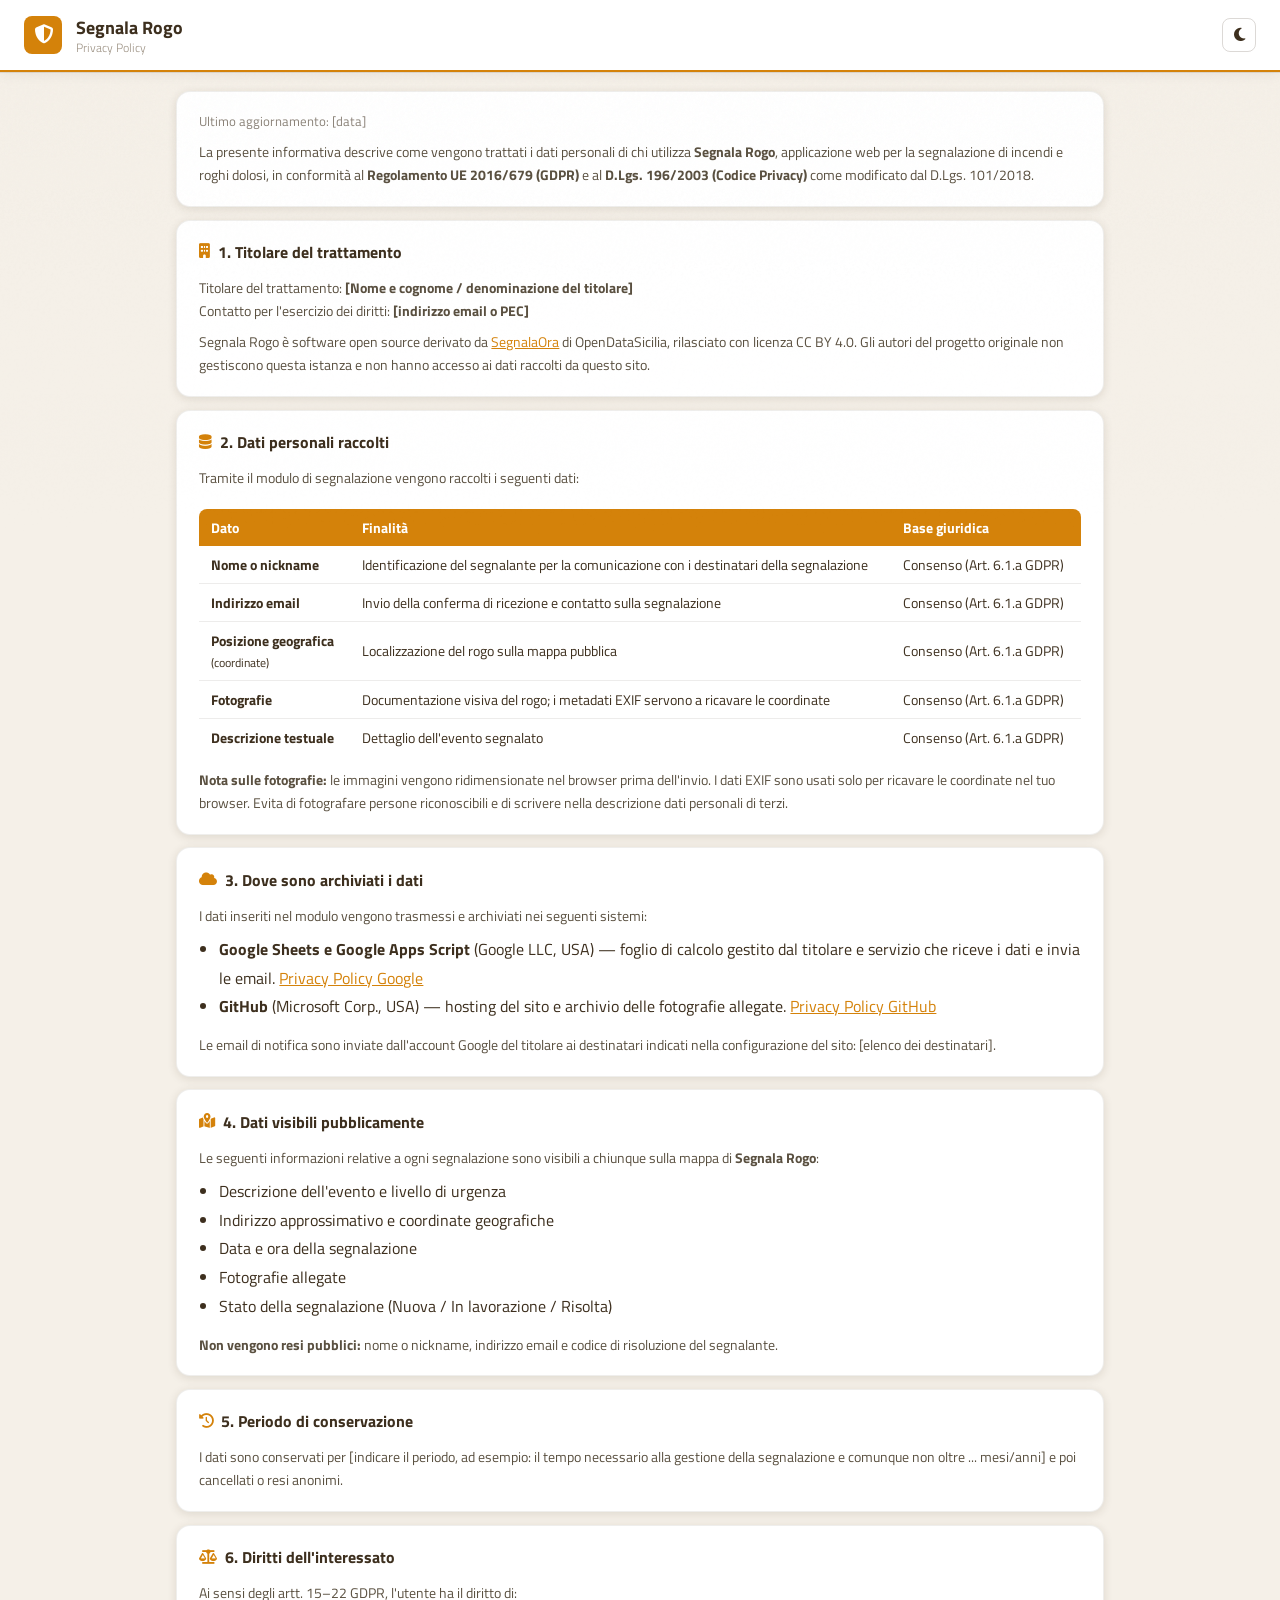
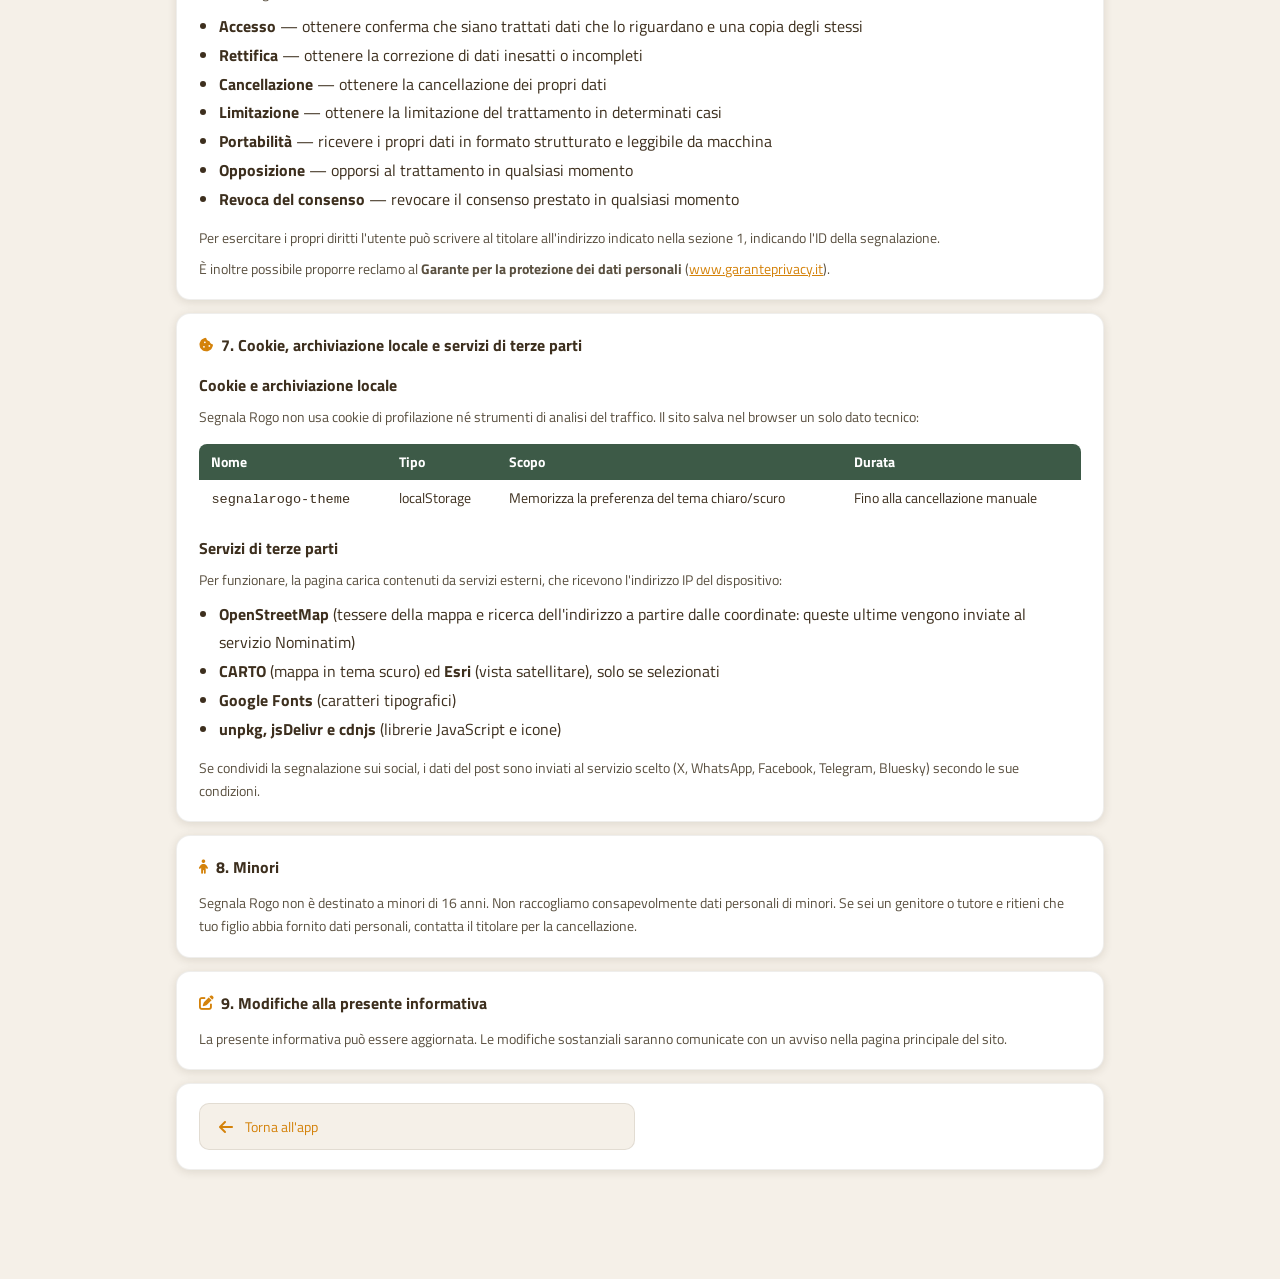
==== privacy.html @ aa35ca01 "Add files via upload" ====
<!DOCTYPE html>
<html lang="it">
<head>
<meta charset="UTF-8">
<meta name="viewport" content="width=device-width, initial-scale=1.0">
<title>Privacy Policy — Segnala Rogo</title>
<link rel="preconnect" href="https://fonts.googleapis.com">
<link href="https://fonts.googleapis.com/css2?family=Titillium+Web:ital,wght@0,300;0,400;0,600;0,700;1,300&display=swap" rel="stylesheet">
<link rel="stylesheet" href="https://cdnjs.cloudflare.com/ajax/libs/font-awesome/6.5.2/css/all.min.css"/>
<link rel="stylesheet" href="css/app.css">
<link rel="shortcut icon" href="img/favicon.ico"/>
<link rel="icon" href="img/favicon.png" type="image/png"/>
<script src="js/theme.js"></script>
</head>
<body class="page-info">
<!--
  BOZZA DA COMPLETARE. Prima di usare il sito in pubblico:
  1. sostituisci i segnaposto tra [parentesi quadre] (titolare, contatti, tempi di conservazione);
  2. fai verificare il testo da chi può farlo (consulente privacy o ente di riferimento).
  Il testo deriva dall'informativa di SegnalaOra (OpenDataSicilia, CC BY 4.0) ed è stato adattato.
-->

<header>
  <div class="logo-mark"><i class="fa-solid fa-shield-halved"></i></div>
  <div>
    <h1>Segnala Rogo</h1>
    <p>Privacy Policy</p>
  </div>
  <div class="header-actions">
    <button class="btn-theme" id="themeToggle" type="button" onclick="toggleTheme()" title="Tema">
      <i class="fa-solid fa-moon"></i>
    </button>
  </div>
</header>

<main>

  <section class="info-section">
    <p style="font-size:0.8rem;color:var(--ink);opacity:0.6">Ultimo aggiornamento: [data]</p>
    <p>
      La presente informativa descrive come vengono trattati i dati personali di chi utilizza
      <strong>Segnala Rogo</strong>, applicazione web per la segnalazione di incendi e roghi dolosi,
      in conformità al <strong>Regolamento UE 2016/679 (GDPR)</strong> e al
      <strong>D.Lgs. 196/2003 (Codice Privacy)</strong> come modificato dal D.Lgs. 101/2018.
    </p>
  </section>

  <!-- 1. TITOLARE -->
  <section class="info-section">
    <h2><i class="fa-solid fa-building"></i> 1. Titolare del trattamento</h2>
    <p>
      Titolare del trattamento: <strong>[Nome e cognome / denominazione del titolare]</strong><br>
      Contatto per l'esercizio dei diritti: <strong>[indirizzo email o PEC]</strong>
    </p>
    <p>
      Segnala Rogo è software open source derivato da
      <a href="https://github.com/gbvitrano/Segnalazioni" target="_blank" rel="noopener">SegnalaOra</a>
      di OpenDataSicilia, rilasciato con licenza CC BY 4.0. Gli autori del progetto originale non gestiscono
      questa istanza e non hanno accesso ai dati raccolti da questo sito.
    </p>
  </section>

  <!-- 2. DATI RACCOLTI -->
  <section class="info-section">
    <h2><i class="fa-solid fa-database"></i> 2. Dati personali raccolti</h2>
    <p>Tramite il modulo di segnalazione vengono raccolti i seguenti dati:</p>
    <div style="overflow-x:auto">
      <table style="width:100%;border-collapse:collapse;font-size:0.88rem;margin-top:0.75rem">
        <thead>
          <tr style="background:var(--amber);color:#fff">
            <th style="padding:0.5rem 0.75rem;text-align:left;border-radius:8px 0 0 0">Dato</th>
            <th style="padding:0.5rem 0.75rem;text-align:left">Finalità</th>
            <th style="padding:0.5rem 0.75rem;text-align:left;border-radius:0 8px 0 0">Base giuridica</th>
          </tr>
        </thead>
        <tbody>
          <tr style="border-bottom:1px solid rgba(26,18,8,0.08)">
            <td style="padding:0.5rem 0.75rem"><strong>Nome o nickname</strong></td>
            <td style="padding:0.5rem 0.75rem">Identificazione del segnalante per la comunicazione con i destinatari della segnalazione</td>
            <td style="padding:0.5rem 0.75rem">Consenso (Art. 6.1.a GDPR)</td>
          </tr>
          <tr style="border-bottom:1px solid rgba(26,18,8,0.08)">
            <td style="padding:0.5rem 0.75rem"><strong>Indirizzo email</strong></td>
            <td style="padding:0.5rem 0.75rem">Invio della conferma di ricezione e contatto sulla segnalazione</td>
            <td style="padding:0.5rem 0.75rem">Consenso (Art. 6.1.a GDPR)</td>
          </tr>
          <tr style="border-bottom:1px solid rgba(26,18,8,0.08)">
            <td style="padding:0.5rem 0.75rem"><strong>Posizione geografica</strong><br><small>(coordinate)</small></td>
            <td style="padding:0.5rem 0.75rem">Localizzazione del rogo sulla mappa pubblica</td>
            <td style="padding:0.5rem 0.75rem">Consenso (Art. 6.1.a GDPR)</td>
          </tr>
          <tr style="border-bottom:1px solid rgba(26,18,8,0.08)">
            <td style="padding:0.5rem 0.75rem"><strong>Fotografie</strong></td>
            <td style="padding:0.5rem 0.75rem">Documentazione visiva del rogo; i metadati EXIF servono a ricavare le coordinate</td>
            <td style="padding:0.5rem 0.75rem">Consenso (Art. 6.1.a GDPR)</td>
          </tr>
          <tr>
            <td style="padding:0.5rem 0.75rem"><strong>Descrizione testuale</strong></td>
            <td style="padding:0.5rem 0.75rem">Dettaglio dell'evento segnalato</td>
            <td style="padding:0.5rem 0.75rem">Consenso (Art. 6.1.a GDPR)</td>
          </tr>
        </tbody>
      </table>
    </div>
    <p style="margin-top:0.75rem">
      <strong>Nota sulle fotografie:</strong> le immagini vengono ridimensionate nel browser prima dell'invio.
      I dati EXIF sono usati solo per ricavare le coordinate nel tuo browser. Evita di fotografare persone
      riconoscibili e di scrivere nella descrizione dati personali di terzi.
    </p>
  </section>

  <!-- 3. DOVE SONO ARCHIVIATI -->
  <section class="info-section">
    <h2><i class="fa-solid fa-cloud"></i> 3. Dove sono archiviati i dati</h2>
    <p>I dati inseriti nel modulo vengono trasmessi e archiviati nei seguenti sistemi:</p>
    <ul style="margin:0.5rem 0 0 1.25rem;line-height:1.8">
      <li>
        <strong>Google Sheets e Google Apps Script</strong> (Google LLC, USA) — foglio di calcolo gestito dal titolare e
        servizio che riceve i dati e invia le email.
        <a href="https://policies.google.com/privacy" target="_blank" rel="noopener">Privacy Policy Google</a>
      </li>
      <li>
        <strong>GitHub</strong> (Microsoft Corp., USA) — hosting del sito e archivio delle fotografie allegate.
        <a href="https://docs.github.com/en/site-policy/privacy-policies/github-general-privacy-statement" target="_blank" rel="noopener">Privacy Policy GitHub</a>
      </li>
    </ul>
    <p style="margin-top:0.75rem">
      Le email di notifica sono inviate dall'account Google del titolare ai destinatari indicati
      nella configurazione del sito: [elenco dei destinatari].
    </p>
  </section>

  <!-- 4. DATI PUBBLICI SULLA MAPPA -->
  <section class="info-section">
    <h2><i class="fa-solid fa-map-location-dot"></i> 4. Dati visibili pubblicamente</h2>
    <p>
      Le seguenti informazioni relative a ogni segnalazione sono visibili a chiunque sulla mappa di
      <strong>Segnala Rogo</strong>:
    </p>
    <ul style="margin:0.5rem 0 0 1.25rem;line-height:1.8">
      <li>Descrizione dell'evento e livello di urgenza</li>
      <li>Indirizzo approssimativo e coordinate geografiche</li>
      <li>Data e ora della segnalazione</li>
      <li>Fotografie allegate</li>
      <li>Stato della segnalazione (Nuova / In lavorazione / Risolta)</li>
    </ul>
    <p style="margin-top:0.75rem">
      <strong>Non vengono resi pubblici:</strong> nome o nickname, indirizzo email e codice di risoluzione del segnalante.
    </p>
  </section>

  <!-- 5. CONSERVAZIONE -->
  <section class="info-section">
    <h2><i class="fa-solid fa-clock-rotate-left"></i> 5. Periodo di conservazione</h2>
    <p>
      I dati sono conservati per [indicare il periodo, ad esempio: il tempo necessario alla gestione della segnalazione
      e comunque non oltre ... mesi/anni] e poi cancellati o resi anonimi.
    </p>
  </section>

  <!-- 6. DIRITTI DELL'INTERESSATO -->
  <section class="info-section">
    <h2><i class="fa-solid fa-scale-balanced"></i> 6. Diritti dell'interessato</h2>
    <p>Ai sensi degli artt. 15–22 GDPR, l'utente ha il diritto di:</p>
    <ul style="margin:0.5rem 0 0 1.25rem;line-height:1.8">
      <li><strong>Accesso</strong> — ottenere conferma che siano trattati dati che lo riguardano e una copia degli stessi</li>
      <li><strong>Rettifica</strong> — ottenere la correzione di dati inesatti o incompleti</li>
      <li><strong>Cancellazione</strong> — ottenere la cancellazione dei propri dati</li>
      <li><strong>Limitazione</strong> — ottenere la limitazione del trattamento in determinati casi</li>
      <li><strong>Portabilità</strong> — ricevere i propri dati in formato strutturato e leggibile da macchina</li>
      <li><strong>Opposizione</strong> — opporsi al trattamento in qualsiasi momento</li>
      <li><strong>Revoca del consenso</strong> — revocare il consenso prestato in qualsiasi momento</li>
    </ul>
    <p style="margin-top:0.75rem">
      Per esercitare i propri diritti l'utente può scrivere al titolare all'indirizzo indicato nella sezione 1,
      indicando l'ID della segnalazione.
    </p>
    <p>
      È inoltre possibile proporre reclamo al <strong>Garante per la protezione dei dati personali</strong>
      (<a href="https://www.garanteprivacy.it" target="_blank" rel="noopener">www.garanteprivacy.it</a>).
    </p>
  </section>

  <!-- 7. COOKIE E SERVIZI DI TERZE PARTI -->
  <section class="info-section">
    <h2><i class="fa-solid fa-cookie-bite"></i> 7. Cookie, archiviazione locale e servizi di terze parti</h2>

    <h3 style="margin:1rem 0 0.5rem;font-size:1rem">Cookie e archiviazione locale</h3>
    <p>
      Segnala Rogo non usa cookie di profilazione né strumenti di analisi del traffico. Il sito salva
      nel browser un solo dato tecnico:
    </p>
    <div style="overflow-x:auto">
      <table style="width:100%;border-collapse:collapse;font-size:0.85rem;margin-top:0.5rem">
        <thead>
          <tr style="background:var(--sage);color:#fff">
            <th style="padding:0.5rem 0.75rem;text-align:left;border-radius:8px 0 0 0">Nome</th>
            <th style="padding:0.5rem 0.75rem;text-align:left">Tipo</th>
            <th style="padding:0.5rem 0.75rem;text-align:left">Scopo</th>
            <th style="padding:0.5rem 0.75rem;text-align:left;border-radius:0 8px 0 0">Durata</th>
          </tr>
        </thead>
        <tbody>
          <tr>
            <td style="padding:0.5rem 0.75rem"><code>segnalarogo-theme</code></td>
            <td style="padding:0.5rem 0.75rem">localStorage</td>
            <td style="padding:0.5rem 0.75rem">Memorizza la preferenza del tema chiaro/scuro</td>
            <td style="padding:0.5rem 0.75rem">Fino alla cancellazione manuale</td>
          </tr>
        </tbody>
      </table>
    </div>

    <h3 style="margin:1.25rem 0 0.5rem;font-size:1rem">Servizi di terze parti</h3>
    <p>
      Per funzionare, la pagina carica contenuti da servizi esterni, che ricevono l'indirizzo IP del dispositivo:
    </p>
    <ul style="margin:0.5rem 0 0 1.25rem;line-height:1.8">
      <li><strong>OpenStreetMap</strong> (tessere della mappa e ricerca dell'indirizzo a partire dalle coordinate: queste ultime vengono inviate al servizio Nominatim)</li>
      <li><strong>CARTO</strong> (mappa in tema scuro) ed <strong>Esri</strong> (vista satellitare), solo se selezionati</li>
      <li><strong>Google Fonts</strong> (caratteri tipografici)</li>
      <li><strong>unpkg, jsDelivr e cdnjs</strong> (librerie JavaScript e icone)</li>
    </ul>
    <p style="margin-top:0.75rem">
      Se condividi la segnalazione sui social, i dati del post sono inviati al servizio scelto
      (X, WhatsApp, Facebook, Telegram, Bluesky) secondo le sue condizioni.
    </p>
  </section>

  <!-- 8. MINORI -->
  <section class="info-section">
    <h2><i class="fa-solid fa-child"></i> 8. Minori</h2>
    <p>
      Segnala Rogo non è destinato a minori di 16 anni. Non raccogliamo consapevolmente dati
      personali di minori. Se sei un genitore o tutore e ritieni che tuo figlio abbia fornito
      dati personali, contatta il titolare per la cancellazione.
    </p>
  </section>

  <!-- 9. MODIFICHE -->
  <section class="info-section">
    <h2><i class="fa-solid fa-pen-to-square"></i> 9. Modifiche alla presente informativa</h2>
    <p>
      La presente informativa può essere aggiornata. Le modifiche sostanziali saranno comunicate
      con un avviso nella pagina principale del sito.
    </p>
  </section>

  <!-- LINK -->
  <section class="info-section info-section--links">
    <div class="info-links">
      <a href="index.html" class="info-link-card">
        <i class="fa-solid fa-arrow-left"></i>
        <span>Torna all'app</span>
      </a>
    </div>
  </section>

</main>
</body>
</html>
---- css/app.css ----
/* ═══════════════════════════════════════════════════════
   SegnalaOra — app.css — Stile unificato di tutte le pagine
   ═══════════════════════════════════════════════════════
   Struttura:
     1. Variabili CSS
     2. Reset
     3. Animazioni condivise
     4. Componenti condivisi (btn-theme, btn-info, info-modal, bottom-nav, spinner)
     5. Dark mode — componenti condivisi
     ─── PAGINA: FORM SEGNALAZIONE  (body.page-form) ───────
     ─── PAGINA: MAPPA              (body.page-map) ────────
     ─── PAGINA: STATISTICHE        (body.page-stats) ──────
     ─── PAGINA: PROFILO            (body.page-profile) ────
   ═══════════════════════════════════════════════════════ */

/* ─────────────────────────────────────────────────────────
   1. VARIABILI CSS
───────────────────────────────────────────────────────── */
:root {
  --ink:         #3d2f1e;
  --paper:       #f5f0e8;
  --amber:       #d4820a;
  --amber-light: #e8a030;
  --sage:        #3d5a47;
  --rust:        #c0392b;
  --mist:        #e8e2d6;
  --shadow:      rgba(60,40,20,0.12);
  --panel:       360px;
  --ocean:       #0984e3;
  --urg-alta:    #e53535;
  --urg-normale: #ff9900;
  --urg-bassa:   #3cb4d8;
}

/* ─────────────────────────────────────────────────────────
   2. RESET
───────────────────────────────────────────────────────── */
* { box-sizing: border-box; margin: 0; padding: 0; }

/* ─────────────────────────────────────────────────────────
   3. ANIMAZIONI CONDIVISE
───────────────────────────────────────────────────────── */
@keyframes spin   { to { transform: rotate(360deg); } }
@keyframes pulse  { 0%, 100% { opacity: 1; } 50% { opacity: 0.3; } }
@keyframes shake  { 0%, 100% { transform: translateX(0); } 25% { transform: translateX(-4px); } 75% { transform: translateX(4px); } }
@keyframes fadeIn { from { opacity: 0; transform: translateY(12px); } to { opacity: 1; transform: translateY(0); } }
@keyframes pop    { from { transform: scale(0); } to { transform: scale(1); } }

/* ─────────────────────────────────────────────────────────
   4. COMPONENTI CONDIVISI
───────────────────────────────────────────────────────── */

/* Btn Info — 32px circolare */
.btn-info {
  background: none;
  border: 1px solid rgba(60,40,20,0.20);
  border-radius: 50%;
  width: 32px;
  height: 32px;
  color: #9a8f80;
  cursor: pointer;
  display: flex;
  align-items: center;
  justify-content: center;
  font-size: 0.95rem;
  transition: border-color 0.2s, color 0.2s;
  flex-shrink: 0;
   display: none;
}
.btn-info:hover { border-color: var(--amber); color: var(--amber); }

/* Btn Theme — 32px circolare (profilo usa override 34px/8px) */
.btn-theme {
  background: none;
   width: 34px;
    height: 34px;
    border: 1.5px solid rgba(61, 47, 30, 0.18);
    border-radius: 8px;
  color: #9a8f80;
  cursor: pointer;
  display: flex;
  align-items: center;
  justify-content: center;
  font-size: 0.9rem;
  transition: border-color 0.2s, color 0.2s;
  flex-shrink: 0;
}
.btn-theme:hover { border-color: var(--amber); color: var(--amber); }

/* Select stilizzato — stile trigger dropdown (come col-dropdown-trigger nelle statistiche) */
.app-select {
  appearance: none;
  -webkit-appearance: none;
  font-family: 'Titillium Web', sans-serif;
  font-size: 0.8rem;
  font-weight: 500;
  color: var(--ink);
  background: var(--paper);
  border: 1.5px solid rgba(60,40,20,0.15);
  border-radius: 8px;
  padding: 0.45rem 2rem 0.45rem 0.75rem;
  cursor: pointer;
  outline: none;
  width: 100%;
  min-width: 0;
 background-image: url("data:image/svg+xml,%3Csvg xmlns='http://www.w3.org/2000/svg' viewBox='0 0 512 512'%3E%3Cpolyline points='112,184 256,328 400,184' fill='none' stroke='%23a09080' stroke-width='48' stroke-linecap='round' stroke-linejoin='round'/%3E%3C/svg%3E");
background-size: 16px 16px;
  background-repeat: no-repeat;
  background-position: right 0.75rem center;
  transition: border-color 0.2s;
}
.app-select:hover { border-color: var(--amber); }
.app-select:focus { border-color: var(--amber); outline: none; }

html.dark .app-select {
  background-color: #1a1410;
  border-color: rgba(255,255,255,0.1);
  color: rgba(245,240,232,0.75);
  background-image: url("data:image/svg+xml,%3Csvg xmlns='http://www.w3.org/2000/svg' width='10' height='6'%3E%3Cpath d='M0 0l5 6 5-6z' fill='%23a09080'/%3E%3C/svg%3E");
}
html.dark .app-select:hover { border-color: var(--amber); }

/* Spinner */
.spinner {
  width: 40px;
  height: 40px;
  border: 3px solid var(--mist);
  border-top-color: var(--amber);
  border-radius: 50%;
  animation: spin 0.8s linear infinite;
}

/* Info Overlay / Modal (versione comune — form, mappa, profilo) */
.info-overlay {
  display: none;
  position: fixed;
  inset: 0;
  background: rgba(26,18,8,0.65);
  z-index: 9000;
  align-items: center;
  justify-content: center;
  padding: 1rem;
  backdrop-filter: blur(4px);
}
.info-overlay.open { display: flex; }

.info-modal {
  background: var(--paper);
  color: var(--ink);
  border-radius: 14px;
  max-width: 500px;
  width: 100%;
  padding: 2rem 2rem 1.6rem;
  position: relative;
  box-shadow: 0 24px 64px rgba(0,0,0,0.45);
}

.info-modal-close {
  position: absolute;
  top: 1rem;
  right: 1rem;
  background: none;
  border: none;
  font-size: 1rem;
  cursor: pointer;
  color: var(--ink);
  opacity: 0.45;
  transition: opacity 0.2s;
  line-height: 1;
  padding: 0.2rem 0.4rem;
}
.info-modal-close:hover { opacity: 1; }

.info-modal h2 {
  font-family: 'Titillium Web', sans-serif;
  font-size: 1.35rem;
  margin-bottom: 0.8rem;
  color: var(--amber);
}
.info-modal p { font-size: 0.87rem; line-height: 1.65; margin-bottom: 0.7rem; }
.info-modal ol { padding-left: 1.3rem; font-size: 0.87rem; line-height: 1.75; margin-bottom: 0.7rem; }

.info-modal .credits {
  margin-top: 1.2rem;
  padding-top: 1rem;
  border-top: 1px solid var(--mist);
  font-size: 0.78rem;
  color: #777;
  line-height: 1.7;
}
.info-modal .credits strong { color: var(--ink); }
.info-modal .credits a { color: var(--amber); text-decoration: none; }
.info-modal .credits a:hover { text-decoration: underline; }

/* ─── Demo Banner ───────────────────────────────────────────
   Per disattivare: imposta  display: none  sulla riga sotto  */
.demo-banner {
  display: flex;                        /* ← cambia in none per disattivare */
  position: relative;
  align-items: center;
  justify-content: center;
  gap: 0.4rem;
  padding: 0.35rem 2rem;
  background: rgba(212,130,10,0.1);
  border-bottom: 1px solid rgba(212,130,10,0.25);
  font-family: 'Titillium Web', sans-serif;
  font-size: 0.72rem;
  font-weight: 600;
  color: #a06008;
  letter-spacing: 0.02em;
  text-align: center;
}
.demo-banner a { color: inherit; text-decoration: none; }
.demo-banner a:hover { text-decoration: underline; }
.demo-banner-close {
  position: absolute;
  right: 0.5rem;
  background: none;
  border: none;
  cursor: pointer;
  color: inherit;
  opacity: 0.55;
  font-size: 0.85rem;
  padding: 0.1rem 0.25rem;
  line-height: 1;
}
.demo-banner-close:hover { opacity: 1; }
html.dark .demo-banner {
  background: rgba(212,130,10,0.08);
  border-bottom-color: rgba(212,130,10,0.18);
  color: var(--amber);
}

/* Header condiviso — altezza uniforme su tutte le pagine */
header,
.stats-header{ padding: 0.9rem 1.5rem; gap: 0.9rem; }
header { border-bottom: 2px solid var(--amber); }
@media (max-width: 640px) {
  header,
.stats-header{ padding: 0.75rem 1rem; gap: 0.6rem; }
}

/* Header condiviso — logo + titolo + sottotitolo */
.logo-mark {
  width: 38px; height: 38px;
  background: var(--amber);
  border-radius: 8px;
  display: flex; align-items: center; justify-content: center;
  font-size: 1.2rem;
  flex-shrink: 0;
  color: white;
}
header p,
.stats-header p{
  font-size: 0.72rem;
  color: #9a8f80;
  font-weight: 300;
  line-height: 1.2;
}
html.dark header p,
html.dark .stats-header p{ color: rgba(245,240,232,0.45); }

/* Bottom Nav — sempre visibile su tutti i breakpoint */
.bottom-nav {
  display: flex;
  position: fixed;
  bottom: 0; left: 0; right: 0;
  background: white;
  border-top: 1px solid rgba(60,40,20,0.10);
  z-index: 300;
  padding: 0.45rem 0 env(safe-area-inset-bottom, 0.45rem);
  box-shadow: 0 -2px 16px rgba(60,40,20,0.08);
}

.bnav-item {
  flex: 1;
  display: flex;
  flex-direction: column;
  align-items: center;
  gap: 0.18rem;
  padding: 0.3rem 0;
  background: none;
  border: none;
  cursor: pointer;
  color: rgba(61,47,30,0.38);
  font-family: 'Titillium Web', sans-serif;
  font-size: 0.58rem;
  font-weight: 500;
  text-decoration: none;
  transition: color 0.15s;
}
.bnav-item i { font-size: 1.15rem; }
.bnav-item:hover { color: rgba(61,47,30,0.7); }
.bnav-item.bnav-active { color: var(--amber); }

/* ─────────────────────────────────────────────────────────
   5. DARK MODE — COMPONENTI CONDIVISI
───────────────────────────────────────────────────────── */
html.dark .btn-info,
html.dark .btn-theme{
  border-color: rgba(255,255,255,0.15);
  color: rgba(245,240,232,0.55);
}
html.dark .btn-info:hover,
html.dark .btn-theme:hover{ border-color: var(--amber); color: var(--amber); }

html.dark .info-overlay { background: rgba(15,13,11,0.78); }
html.dark .info-modal { background: #1e1812; color: #f5f0e8; border: 1px solid rgba(255,255,255,0.08); }
html.dark .info-modal h2 { color: var(--amber); }
html.dark .info-modal p,
html.dark .info-modal ol{ color: rgba(245,240,232,0.75); }
html.dark .info-modal .credits { border-top-color: rgba(255,255,255,0.1); color: rgba(245,240,232,0.42); }
html.dark .info-modal .credits strong { color: #f5f0e8; }
html.dark .info-modal-close { color: #f5f0e8; }

html.dark .bottom-nav { background: #181410; border-top-color: rgba(255,255,255,0.08); box-shadow: none; }
html.dark .bnav-item { color: rgba(245,240,232,0.35); }
html.dark .bnav-item:hover { color: rgba(245,240,232,0.75); }
html.dark .bnav-item.bnav-active { color: var(--amber); }

/* ─────────────────────────────────────────────────────────
   TEXTURE DI SFONDO — si dissolve verso metà pagina
   Applicata a tutte le pagine tranne page-form (ha la sua)
───────────────────────────────────────────────────────── */
body.page-info::before {
  content: '';
  position: fixed;
  top: 0; left: 0; right: 0;
  height: 70vh;
  background-image: url("data:image/svg+xml,%3Csvg viewBox='0 0 256 256' xmlns='http://www.w3.org/2000/svg'%3E%3Cfilter id='noise'%3E%3CfeTurbulence type='fractalNoise' baseFrequency='0.85' numOctaves='4' stitchTiles='stitch'/%3E%3C/filter%3E%3Crect width='100%25' height='100%25' filter='url(%23noise)' opacity='0.045'/%3E%3C/svg%3E");
  -webkit-mask-image: linear-gradient(to bottom, black 0%, transparent 100%);
  mask-image: linear-gradient(to bottom, black 0%, transparent 100%);
  pointer-events: none;
  z-index: 0;
  opacity: 0.6;
}
html.dark body.page-info::before {
  opacity: 0.3;
}

/* ═══════════════════════════════════════════════════════
   PAGINA: FORM SEGNALAZIONE — index.html (body.page-form)
   ═══════════════════════════════════════════════════════ */

/* Override variabili per il form (ink quasi-nero) */
body.page-form {
  --ink:    #1a1208;
  --shadow: rgba(26,18,8,0.12);
}

body.page-form {
  font-family: 'Titillium Web', sans-serif;
  background: var(--paper);
  color: var(--ink);
  min-height: 100vh;
  overflow-x: hidden;
}

body.page-form::before {
  content: '';
  position: fixed;
  inset: 0;
  background-image: url("data:image/svg+xml,%3Csvg viewBox='0 0 256 256' xmlns='http://www.w3.org/2000/svg'%3E%3Cfilter id='noise'%3E%3CfeTurbulence type='fractalNoise' baseFrequency='0.9' numOctaves='4' stitchTiles='stitch'/%3E%3C/filter%3E%3Crect width='100%25' height='100%25' filter='url(%23noise)' opacity='0.04'/%3E%3C/svg%3E");
  pointer-events: none;
  z-index: 1000;
  opacity: 0.6;
}

/* ── Header ── */
body.page-form header {
  background: white;
  color: var(--ink);
  display: flex;
  align-items: center;
  position: sticky;
  top: 0;
  z-index: 10000;
  box-shadow: 0 2px 12px rgba(26,18,8,0.08);
}

body.page-form header h1 {
  font-family: 'Titillium Web', sans-serif;
  font-size: 1.4rem;
  font-weight: 600;
  letter-spacing: -0.02em;
}

body.page-form .header-actions {
  margin-left: auto;
  display: flex;
  gap: 0.6rem;
  align-items: center;
}

body.page-form .btn-map-link {
	display: none;
  background: rgba(26,18,8,0.06);
  color: var(--ink);
  border: 1px solid rgba(26,18,8,0.14);
  border-radius: 8px;
  padding: 0.4rem 0.9rem;
  font-size: 0.78rem;
  font-family: 'Titillium Web', sans-serif;
  cursor: pointer;
  text-decoration: none;
  white-space: nowrap;
  transition: background 0.2s, border-color 0.2s, color 0.2s;
}
body.page-form .btn-map-link:hover { background: rgba(26,18,8,0.10); border-color: var(--amber); color: var(--amber); }

body.page-form .btn-info {
  border-color: rgba(26,18,8,0.18);
}

body.page-form .btn-theme {
  border-color: rgba(26,18,8,0.18);
}

/* ── Main layout ── */
body.page-form main {
  max-width: 960px;
  margin: 0 auto;
  padding: 1.5rem 1.5rem 5rem;
}

/* ── Form sections ── */
body.page-form .form-section {
  background: white;
  border-radius: 16px;
  border: 1px solid rgba(26,18,8,0.08);
  padding: 1.4rem 1.5rem;
  margin-bottom: 1rem;
  box-shadow: 0 2px 12px var(--shadow);
}

body.page-form .form-section--geo {
  padding: 0;
  overflow: hidden;
}

body.page-form .form-section--send {
  background: transparent;
  border: none;
  box-shadow: none;
  padding: 0;
}

body.page-form .section-title {
  font-family: 'Titillium Web', sans-serif;
  font-size: 1rem;
  font-weight: 600;
  letter-spacing: -0.01em;
  color: var(--ink);
  margin-bottom: 1rem;
}

/* ── Foto ── */
body.page-form .section-badge {
  display: inline-block;
  margin-left: 0.5rem;
  padding: 0.1rem 0.5rem;
  background: rgba(212,130,10,0.12);
  color: var(--amber);
  border-radius: 20px;
  font-size: 0.72rem;
  font-weight: 600;
  vertical-align: middle;
}

body.page-form .photo-grid {
  display: grid;
  grid-template-columns: repeat(4, 1fr);
  gap: 0.6rem;
  margin-top: 0.5rem;
}
@media (max-width: 480px) {
  body.page-form .photo-grid { grid-template-columns: repeat(2, 1fr); }
}

body.page-form .photo-thumb {
  position: relative;
  aspect-ratio: 1;
  border-radius: 10px;
  overflow: hidden;
  border: 1.5px solid rgba(26,18,8,0.12);
}
body.page-form .photo-thumb img {
  width: 100%; height: 100%;
  object-fit: cover;
  display: block;
}
body.page-form .photo-thumb-del {
  position: absolute;
  top: 5px; right: 5px;
  width: 24px; height: 24px;
  background: rgba(26,18,8,0.65);
  color: white;
  border: none;
  border-radius: 50%;
  font-size: 0.7rem;
  cursor: pointer;
  display: flex; align-items: center; justify-content: center;
  backdrop-filter: blur(3px);
}
body.page-form .photo-thumb-num {
  position: absolute;
  bottom: 5px; left: 7px;
  font-size: 0.65rem;
  font-weight: 700;
  color: white;
  text-shadow: 0 1px 3px rgba(0,0,0,0.6);
}

body.page-form .photo-add-slot {
  aspect-ratio: 1;
  border: 2px dashed rgba(26,18,8,0.2);
  border-radius: 10px;
  display: flex;
  flex-direction: column;
  align-items: center;
  justify-content: center;
  gap: 0.3rem;
  cursor: pointer;
  color: #8a7f70;
  font-size: 0.78rem;
  transition: all 0.2s;
  text-align: center;
  padding: 0.5rem;
}
body.page-form .photo-add-slot i { font-size: 1.4rem; color: var(--amber); }
body.page-form .photo-add-slot small { font-size: 0.65rem; color: #b0a898; line-height: 1.2; }
body.page-form .photo-add-slot:hover { border-color: var(--amber); background: rgba(212,130,10,0.04); }

body.page-form .photo-info {
  margin-top: 0.6rem;
  padding: 0.5rem 0.9rem;
  background: rgba(61,90,71,0.08);
  border-radius: 8px;
  font-size: 0.78rem;
  color: var(--sage);
  display: none;
}
body.page-form .photo-info.visible { display: flex; align-items: center; gap: 0.5rem; }

body.page-form .btn-row {
  display: flex;
  gap: 0.8rem;
  margin-top: 0.8rem;
  flex-wrap: wrap;
}

body.page-form .btn-sm {
  flex: 1;
  min-width: 120px;
  padding: 0.7rem 1rem;
  border-radius: 10px;
  border: 1.5px solid rgba(26,18,8,0.15);
  background: white;
  font-family: 'Titillium Web', sans-serif;
  font-size: 0.82rem;
  font-weight: 500;
  cursor: pointer;
  display: flex;
  align-items: center;
  justify-content: center;
  gap: 0.4rem;
  transition: all 0.2s;
}
body.page-form .btn-sm:hover { border-color: var(--amber); color: var(--amber); }

/* ── Geo bar ── */
body.page-form .geo-bar {
  width: 100%;
  display: flex;
  align-items: center;
  justify-content: space-between;
  gap: 0.75rem;
  padding: 0.75rem 1.2rem;
  background: rgba(61,90,71,0.06);
  border: none;
  border-bottom: 1px solid rgba(26,18,8,0.06);
  cursor: default;
  font-family: 'Titillium Web', sans-serif;
  font-size: 0.82rem;
  color: var(--sage);
  text-align: left;
}

body.page-form .geo-bar.geo-warn {
  background: rgba(192,57,43,0.08);
  color: var(--rust);
  outline: 1.5px solid var(--rust);
  animation: shake 0.35s ease;
}

body.page-form .geo-bar-left {
  display: flex; align-items: center; gap: 0.5rem;
  flex: 1; min-width: 0;
}
body.page-form .geo-bar-right {
  display: flex; align-items: center; gap: 0.4rem;
  flex-shrink: 0;
}

body.page-form .btn-sm--inline { padding: 0.28rem 0.65rem; font-size: 0.74rem; }

body.page-form .dot {
  width: 8px; height: 8px;
  border-radius: 50%;
  background: var(--sage);
  flex-shrink: 0;
  animation: pulse 2s infinite;
}
body.page-form .geo-bar.geo-warn .dot { background: var(--rust); }

/* Mappa form — sempre visibile */
body.page-form .map-collapsible {
  display: block;
  padding: 1rem 1.2rem 1.2rem;
}

body.page-form #map {
  height: 300px;
  border-radius: 10px;
  overflow: hidden;
  margin-bottom: 1rem;
  border: 1px solid rgba(26,18,8,0.1);
}

/* ── Campi form ── */
body.page-form label {
  display: block;
  font-size: 0.8rem;
  font-weight: 500;
  color: #5a5040;
  margin-bottom: 0.4rem;
  margin-top: 1rem;
}
body.page-form label:first-of-type { margin-top: 0; }

body.page-form .label-note {
  font-weight: 300;
  font-size: 0.75rem;
  color: #9a8f80;
}

body.page-form select,
body.page-form input[type="text"],
body.page-form input[type="email"],
body.page-form textarea{
  width: 100%;
  padding: 0.75rem 1rem;
  border: 1.5px solid rgba(26,18,8,0.15);
  border-radius: 10px;
  font-family: 'Titillium Web', sans-serif;
  font-size: 0.9rem;
  background: var(--paper);
  color: var(--ink);
  transition: border-color 0.2s;
  appearance: none;
}
body.page-form select:focus,
body.page-form input[type="text"]:focus,
body.page-form input[type="email"]:focus,
body.page-form textarea:focus{
  outline: none;
  border-color: var(--amber);
  background: white;
}

body.page-form input.invalid,
body.page-form textarea.invalid,
body.page-form select.invalid{ border-color: var(--rust) !important; background: #fff5f5; }

body.page-form .photo-add-slot.invalid { border-color: var(--rust) !important; background: rgba(192,57,43,0.04); }

body.page-form input.valid { border-color: var(--sage) !important; background: #f0fff4; }

body.page-form textarea { resize: vertical; min-height: 90px; }

body.page-form .select-wrap { position: relative; }
body.page-form .select-wrap::after {
  content: '';
  position: absolute;
  right: 1rem; top: 50%;
  transform: translateY(-50%);
  pointer-events: none;
  width: 15px;
  height: 15px;
  background-image: url("data:image/svg+xml,%3Csvg xmlns='http://www.w3.org/2000/svg' viewBox='0 0 512 512'%3E%3Cpolyline points='112,184 256,328 400,184' fill='none' stroke='%237a6e60' stroke-width='48' stroke-linecap='round' stroke-linejoin='round'/%3E%3C/svg%3E");
  background-repeat: no-repeat;
  background-size: contain;
}

body.page-form .field-error {
  font-size: 0.78rem;
  color: var(--rust);
  margin-top: 0.25rem;
  display: none;
}
body.page-form .field-error.visible { display: block; }
body.page-form .field-error.ok { display: block; color: var(--sage); }

/* ── Destinatari grid ── */
body.page-form .dest-grid {
  display: grid;
  grid-template-columns: repeat(2, 1fr);
  gap: 0.6rem;
  margin-bottom: 0.5rem;
}

body.page-form .dest-btn {
  display: flex;
  flex-direction: column;
  align-items: center;
  justify-content: center;
  gap: 0.3rem;
  padding: 0.9rem 0.6rem;
  border: 1.5px solid rgba(26,18,8,0.12);
  border-radius: 12px;
  background: var(--paper);
  cursor: pointer;
  font-family: 'Titillium Web', sans-serif;
  text-align: center;
  transition: all 0.2s;
  min-height: 80px;
}
body.page-form .dest-btn:hover { border-color: var(--amber-light); background: rgba(212,130,10,0.04); }
body.page-form .dest-btn.selected {
  border-color: var(--amber);
  background: rgba(212,130,10,0.08);
  box-shadow: 0 0 0 2px rgba(212,130,10,0.15);
}

body.page-form .dest-icon { font-size: 1.5rem; line-height: 1; }
body.page-form .dest-nome { font-size: 0.78rem; font-weight: 600; color: var(--ink); }
body.page-form .dest-sub { font-size: 0.68rem; color: #8a7f70; line-height: 1.3; }
body.page-form .custom-email-row { margin-top: 0.75rem; }

/* ── Categorie grid ── */
body.page-form .cat-grid {
  display: grid;
  grid-template-columns: repeat(3, 1fr);
  gap: 0.5rem;
  margin-bottom: 0.6rem;
}

body.page-form .cat-btn {
  display: flex;
  flex-direction: column;
  align-items: center;
  justify-content: center;
  gap: 0.25rem;
  padding: 0.65rem 0.4rem;
  border: 1.5px solid rgba(26,18,8,0.12);
  border-radius: 10px;
  background: var(--paper);
  cursor: pointer;
  font-family: 'Titillium Web', sans-serif;
  text-align: center;
  transition: all 0.2s;
  min-height: 64px;
}
body.page-form .cat-btn:hover { border-color: var(--amber-light); background: rgba(212,130,10,0.04); }
body.page-form .cat-btn.selected {
  border-color: var(--amber);
  background: rgba(212,130,10,0.08);
  box-shadow: 0 0 0 2px rgba(212,130,10,0.15);
}

body.page-form .cat-icon { font-size: 1.25rem; line-height: 1; }
body.page-form .cat-nome { font-size: 0.68rem; font-weight: 600; color: var(--ink); }

body.page-form .cat-expand-btn {
  width: 100%;
  padding: 0.5rem;
  border: 1.5px dashed rgba(26,18,8,0.18);
  border-radius: 10px;
  background: transparent;
  font-family: 'Titillium Web', sans-serif;
  font-size: 0.78rem;
  color: #8a7f70;
  cursor: pointer;
  transition: all 0.2s;
  margin-bottom: 0.25rem;
}
body.page-form .cat-expand-btn:hover { border-color: var(--amber); color: var(--amber); background: rgba(212,130,10,0.03); }

/* ── Send / Next buttons ── */
body.page-form .send-btn {
  width: 100%;
  padding: 1.1rem;
  background: #ffffff;
  color: var(--ink);
  border: 1.5px solid rgba(60,40,20,0.1);
  border-radius: 14px;
  font-family: 'Titillium Web', sans-serif;
  font-size: 1.15rem;
  font-weight: 600;
  cursor: pointer;
  display: flex;
  align-items: center;
  justify-content: center;
  gap: 0.6rem;
  transition: border-color .18s, background .18s, color .18s;
  letter-spacing: -0.01em;
}
body.page-form .send-btn i { color: var(--amber); }
body.page-form .send-btn:hover {
  border-color: var(--amber);
  background: rgba(212,130,10,0.04);
  color: var(--amber);
}
body.page-form .send-btn:hover i { color: var(--amber); }
body.page-form .send-btn:disabled { opacity: 0.6; cursor: not-allowed; }

body.page-form .btn-next {
  padding: 0.8rem 1.8rem;
  background: var(--paper);
  color: var(--ink);
  border: 1.5px solid rgba(60,40,20,0.1);
  border-radius: 10px;
  font-family: 'Titillium Web', sans-serif;
  font-size: 0.9rem;
  font-weight: 500;
  cursor: pointer;
  display: flex;
  align-items: center;
  gap: 0.4rem;
  transition: border-color .18s, background .18s, color .18s;
}
body.page-form .btn-next i { color: var(--amber); }
body.page-form .btn-next:hover { border-color: var(--amber); background: rgba(212,130,10,0.04); color: var(--amber); }

/* ── Success overlay ── */
body.page-form .success-overlay {
  display: none;
  position: fixed;
  inset: 0;
  background: var(--paper);
  z-index: 8000;
  overflow-y: auto;
  animation: fadeIn 0.3s ease;
}
body.page-form .success-overlay.open { display: block; }

body.page-form .success-card {
  text-align: center;
  padding: 3rem 2rem;
  max-width: 480px;
  margin: 0 auto;
}

body.page-form .success-icon {
  font-size: 4rem;
  margin-bottom: 1rem;
  display: block;
  animation: pop 0.5s cubic-bezier(0.175, 0.885, 0.32, 1.275);
}

body.page-form .success-card h2 {
  font-family: 'Titillium Web', sans-serif;
  font-size: 1.8rem;
  font-weight: 800;
  margin-bottom: 0.5rem;
}
body.page-form .success-card p { color: #8a7f70; font-size: 0.9rem; max-width: 360px; margin: 0 auto 1rem; }

body.page-form .tag-id {
  display: inline-block;
  background: var(--ink);
  color: var(--paper);
  padding: 0.4rem 1rem;
  border-radius: 999px;
  font-size: 0.8rem;
  font-family: monospace;
  letter-spacing: 0.05em;
  margin-bottom: 1.5rem;
}

body.page-form .channels-sent {
  display: flex;
  gap: 0.5rem;
  justify-content: center;
  flex-wrap: wrap;
  margin: 1rem 0;
}

body.page-form .channel-badge {
  background: var(--mist);
  border-radius: 8px;
  padding: 0.4rem 0.8rem;
  font-size: 0.78rem;
  display: flex;
  align-items: center;
  gap: 0.3rem;
}

body.page-form .token-row {
  display: flex;
  align-items: center;
  justify-content: center;
  gap: 0.5rem;
  flex-wrap: wrap;
  background: rgba(61,90,71,0.07);
  border: 1px solid rgba(61,90,71,0.2);
  border-radius: 10px;
  padding: 0.6rem 1rem;
  margin-bottom: 0.4rem;
  font-size: 0.82rem;
}
body.page-form .token-label { color: #6a7f70; font-weight: 500; }
body.page-form .token-val { font-family: monospace; font-size: 0.78rem; color: var(--ink); word-break: break-all; }

body.page-form .copy-btn-small {
  background: none;
  border: 1px solid rgba(26,18,8,0.2);
  border-radius: 6px;
  padding: 0.2rem 0.5rem;
  font-size: 0.75rem;
  cursor: pointer;
  font-family: 'Titillium Web', sans-serif;
  flex-shrink: 0;
}
body.page-form .token-hint { font-size: 0.75rem; color: #9a8f80; text-align: center; margin-bottom: 0.75rem; }

/* ── Banners ── */
body.page-form .warn-banner {
  background: #fff8e1;
  border: 1.5px solid #f4c542;
  border-radius: 10px;
  padding: 0.65rem 1rem;
  font-size: 0.82rem;
  color: #6a4f00;
  margin-bottom: 0.75rem;
  line-height: 1.5;
  text-align: left;
}

body.page-form .exif-banner {
  background: #fff8e1;
  border: 1.5px solid #f4c542;
  border-radius: 10px;
  padding: 0.7rem 1rem;
  font-size: 0.82rem;
  color: #6a4f00;
  margin-bottom: 0.75rem;
  line-height: 1.5;
}

body.page-form .exif-banner-btn {
  display: block;
  margin-top: 0.5rem;
  background: none;
  border: 1.5px solid #c8a800;
  border-radius: 8px;
  padding: 0.3rem 0.75rem;
  font-size: 0.8rem;
  cursor: pointer;
  color: #6a4f00;
  font-family: 'Titillium Web', sans-serif;
  font-weight: 500;
}
body.page-form .exif-banner-btn:hover { background: #fff0a0; }

body.page-form .copy-reminder {
  display: none;
  background: #fff8e1;
  border: 1.5px solid #f4c542;
  border-radius: 10px;
  padding: 0.65rem 1rem;
  font-size: 0.82rem;
  color: #7a5f00;
  text-align: center;
  margin: 0.75rem 0;
}
body.page-form .copy-reminder.visible { display: block; }

body.page-form .copy-reminder-close {
  display: block;
  margin: 0.4rem auto 0;
  background: none;
  border: 1px solid #c8a800;
  border-radius: 6px;
  padding: 0.2rem 0.75rem;
  font-size: 0.78rem;
  cursor: pointer;
  color: #7a5f00;
  font-family: 'Titillium Web', sans-serif;
}

/* ── Social sharing ── */
body.page-form .section-hint {
  font-size: 0.8rem;
  color: #9a8f80;
  margin-bottom: 0.8rem;
  line-height: 1.5;
}

body.page-form .social-chips {
  display: flex;
  flex-wrap: wrap;
  gap: 0.5rem;
  margin-bottom: 0.8rem;
}

body.page-form .social-chip {
  display: flex;
  align-items: center;
  justify-content: center;
  width: 2.6rem;
  height: 2.6rem;
  padding: 0;
  border: 1.5px solid rgba(26,18,8,0.14);
  border-radius: 50%;
  background: none;
  color: #6b5e4e;
  cursor: pointer;
  transition: border-color 0.18s, background 0.18s, color 0.18s;
}
body.page-form .social-chip i { font-size: 1.1rem; }
body.page-form .social-chip:hover { border-color: var(--amber); color: var(--amber); }
body.page-form .social-chip.active { color: white; }
body.page-form .social-chip.active[data-platform="twitter"] { background: #000;    border-color: #000; }
body.page-form .social-chip.active[data-platform="whatsapp"] { background: #25D366; border-color: #25D366; }
body.page-form .social-chip.active[data-platform="facebook"] { background: #1877F2; border-color: #1877F2; }
body.page-form .social-chip.active[data-platform="telegram"] { background: #229ED9; border-color: #229ED9; }
body.page-form .social-chip.active[data-platform="bluesky"] { background: #0285ff; border-color: #0285ff; }

body.page-form .social-tags-row { margin-top: 0.2rem; }

body.page-form .field-hint {
  font-size: 0.75rem;
  color: #9a8f80;
  margin-top: 0.35rem;
  line-height: 1.4;
}

/* ── Responsive form ── */
@media (max-width: 640px) {
  body.page-form main { padding: 1rem 1rem 4.5rem; }
  body.page-form header h1 { font-size: 1.1rem; }

  body.page-form .btn-map-link { display: none; }
  body.page-form .btn-info { display: none; }
  body.page-form .btn-theme { display: flex; margin-left: auto; }
}

@media (max-width: 480px) {
  body.page-form .dest-grid { grid-template-columns: repeat(2, 1fr); gap: 0.5rem; }
  body.page-form .dest-btn { min-height: 72px; padding: 0.7rem 0.4rem; }
  body.page-form .dest-icon { font-size: 1.3rem; }
  body.page-form .dest-nome { font-size: 0.72rem; }
  body.page-form .dest-sub { font-size: 0.62rem; }
  body.page-form .cat-grid { grid-template-columns: repeat(3, 1fr); gap: 0.4rem; }
  body.page-form .cat-btn { min-height: 56px; padding: 0.5rem 0.3rem; }
  body.page-form .cat-icon { font-size: 1.1rem; }
  body.page-form .cat-nome { font-size: 0.62rem; }
}

/* ── Dark mode form ── */
html.dark body.page-form { background: #1a1208; color: #f5f0e8; }
html.dark body.page-form header { background: #1a1208; color: #f5f0e8; box-shadow: 0 2px 20px rgba(0,0,0,0.35); }
html.dark body.page-form .btn-map-link { background: rgba(255,255,255,0.10); color: #f5f0e8; border-color: rgba(255,255,255,0.18); }
html.dark body.page-form .btn-map-link:hover { background: rgba(255,255,255,0.16); border-color: var(--amber); color: var(--amber); }

html.dark body.page-form .form-section {
  background: #1e1812;
  border-color: rgba(255,255,255,0.07);
  box-shadow: 0 2px 12px rgba(0,0,0,0.25);
}
html.dark body.page-form .form-section i[class*="fa-"] { color: #fff; }
html.dark body.page-form .form-section .btn-sm:hover i[class*="fa-"],
html.dark body.page-form .form-section .social-chip:hover i[class*="fa-"],
html.dark body.page-form .form-section .cat-expand-btn:hover i[class*="fa-"],
html.dark body.page-form .form-section .dest-btn:hover i[class*="fa-"]{ color: inherit; }

html.dark body.page-form .section-title { color: #f5f0e8; }
html.dark body.page-form label { color: rgba(245,240,232,0.55); }

html.dark body.page-form select,
html.dark body.page-form input[type="text"],
html.dark body.page-form input[type="email"],
html.dark body.page-form textarea{
  background: #1a1208;
  border-color: rgba(255,255,255,0.12);
  color: #f5f0e8;
}
html.dark body.page-form select:focus,
html.dark body.page-form input[type="text"]:focus,
html.dark body.page-form input[type="email"]:focus,
html.dark body.page-form textarea:focus{ background: #1e1812; border-color: var(--amber); }

html.dark body.page-form input.invalid,
html.dark body.page-form textarea.invalid,
html.dark body.page-form select.invalid{ background: rgba(192,57,43,0.12) !important; }
html.dark body.page-form .photo-add-slot { border-color: rgba(255,255,255,0.15); color: rgba(245,240,232,0.45); }
html.dark body.page-form .photo-add-slot:hover { border-color: var(--amber); background: rgba(212,130,10,0.08); }
html.dark body.page-form .photo-thumb { border-color: rgba(255,255,255,0.1); }

html.dark body.page-form .dest-btn { background: #1a1208; border-color: rgba(255,255,255,0.1); }
html.dark body.page-form .dest-btn:hover { border-color: var(--amber-light); background: rgba(212,130,10,0.08); }
html.dark body.page-form .dest-btn.selected { border-color: var(--amber); background: rgba(212,130,10,0.12); box-shadow: 0 0 0 2px rgba(212,130,10,0.2); }
html.dark body.page-form .dest-nome { color: #f5f0e8; }
html.dark body.page-form .dest-sub { color: rgba(245,240,232,0.35); }

html.dark body.page-form .cat-expand-btn { border-color: rgba(255,255,255,0.15); color: rgba(245,240,232,0.4); }
html.dark body.page-form .cat-expand-btn:hover { border-color: var(--amber); color: var(--amber); }

html.dark body.page-form .geo-bar { background: rgba(61,90,71,0.14); color: #7ecb9e; }
html.dark body.page-form .social-chip { border-color: rgba(255,255,255,0.15); color: rgba(245,240,232,0.5); }
html.dark body.page-form .social-chip:hover { border-color: var(--amber); color: var(--amber); }
html.dark body.page-form .section-hint,
html.dark body.page-form .field-hint{ color: rgba(245,240,232,0.38); }

html.dark body.page-form .section-badge { background: rgba(212,130,10,0.2); }

html.dark body.page-form .btn-sm { border-color: rgba(255,255,255,0.1); background: #1e1812; color: rgba(245,240,232,0.7); }
html.dark body.page-form .btn-sm:hover { border-color: var(--amber); color: var(--amber); }
html.dark body.page-form .photo-info { background: rgba(61,90,71,0.15); color: #7ecb9e; }

html.dark body.page-form .success-overlay { background: #1a1208; }
html.dark body.page-form .success-card h2 { color: #f5f0e8; }
html.dark body.page-form .success-card p { color: rgba(245,240,232,0.45); }
html.dark body.page-form .tag-id { background: rgba(255,255,255,0.1); color: #f5f0e8; }
html.dark body.page-form .channel-badge { background: rgba(255,255,255,0.08); color: rgba(245,240,232,0.7); }
html.dark body.page-form .token-row { background: rgba(61,90,71,0.12); border-color: rgba(61,90,71,0.3); }
html.dark body.page-form .token-label { color: rgba(245,240,232,0.4); }
html.dark body.page-form .token-val { color: #f5f0e8; }
html.dark body.page-form .copy-btn-small { border-color: rgba(255,255,255,0.15); color: rgba(245,240,232,0.65); }
html.dark body.page-form .copy-btn-small:hover { border-color: var(--amber); color: var(--amber); }
html.dark body.page-form .token-hint { color: rgba(245,240,232,0.35); }

html.dark body.page-form .warn-banner { background: rgba(244,197,66,0.1); border-color: rgba(244,197,66,0.3); color: #f4c542; }
html.dark body.page-form .exif-banner { background: rgba(244,197,66,0.1); border-color: rgba(244,197,66,0.3); color: #f4c542; }
html.dark body.page-form .exif-banner-btn { border-color: rgba(244,197,66,0.4); color: #f4c542; }
html.dark body.page-form .exif-banner-btn:hover { background: rgba(244,197,66,0.15); }
html.dark body.page-form .copy-reminder { background: rgba(244,197,66,0.1); border-color: rgba(244,197,66,0.3); color: #f4c542; }

html.dark body.page-form .send-btn { background: #1e1812; border-color: rgba(255,255,255,0.12); color: #f5f0e8; }
html.dark body.page-form .send-btn:hover { border-color: var(--amber); background: rgba(212,130,10,0.08); color: var(--amber); }
html.dark body.page-form .btn-next { background: #1e1812; border-color: rgba(255,255,255,0.12); color: #f5f0e8; }
html.dark body.page-form .btn-next:hover { border-color: var(--amber); background: rgba(212,130,10,0.08); color: var(--amber); }

/* ── Dark mode legenda mappa ── */
html.dark .legend {
  background: #1a1410;
  color: #0f0d0b;
  border-color: rgba(255, 255, 255, 0.1);
}

html.dark .legend-title {
  color: rgba(245, 240, 232, 0.55);
}

.col-dropdown-trigger {
  display: flex;
  align-items: center;
  gap: 0.5rem;
  width: 100%;
  background: var(--paper);
  border: 1.5px solid rgba(60,40,20,0.15);
  border-radius: 8px;
  padding: 0.45rem 0.75rem;
  cursor: pointer;
  transition: border-color 0.2s;
  user-select: none;
}
.col-dropdown-trigger:hover { border-color: var(--amber); }
.col-dd-badge {
  min-width: 22px;
  height: 22px;
  background: var(--amber);
  color: #fff;
  border-radius: 50%;
  font-family: 'Titillium Web', sans-serif;
  font-size: 0.72rem;
  font-weight: 700;
  display: flex;
  align-items: center;
  justify-content: center;
  flex-shrink: 0;
}
.col-dd-label {
  flex: 1;
  font-family: 'Titillium Web', sans-serif;
  font-size: 0.8rem;
  color: #7a6e60;
}
.col-dd-clear {
  color: #9a8f80;
  font-size: 0.75rem;
  cursor: pointer;
  padding: 0 0.1rem;
  transition: color 0.15s;
  flex-shrink: 0;
  line-height: 1;
}
.col-dd-clear:hover { color: var(--rust); }
.col-dd-sep { color: rgba(60,40,20,0.18); font-size: 0.9rem; flex-shrink: 0; }
.col-dd-chevron { color: #9a8f80; font-size: 0.72rem; flex-shrink: 0; }

/* Panel: default apre verso l'alto (statistiche) */
.col-panel {
  position: absolute;
  bottom: calc(100% + 4px);
  top: auto;
  left: 0;
  min-width: 260px;
  max-height: 320px;
  overflow-y: auto;
  background: var(--paper);
  border: 1.5px solid rgba(60,40,20,0.12);
  border-radius: 10px;
  box-shadow: 0 -4px 24px rgba(60,40,20,0.12);
  z-index: 200;
}
/* Variante: panel apre verso il basso (mappa, profilo) */
.col-dropdown--down .col-panel {
  bottom: auto;
  top: calc(100% + 4px);
  box-shadow: 0 4px 24px rgba(60,40,20,0.12);
}

.col-panel-option {
  display: flex;
  align-items: center;
  gap: 0.65rem;
  padding: 0.5rem 0.9rem;
  cursor: pointer;
  border-bottom: 1px solid rgba(60,40,20,0.05);
  transition: background 0.12s;
}
.col-panel-option:last-child { border-bottom: none; }
.col-panel-option:hover { background: rgba(212,130,10,0.06); }
.col-panel-opt-all { border-bottom: 1px solid rgba(60,40,20,0.1) !important; }
.col-chk {
  width: 16px;
  height: 16px;
  border: 1.5px solid rgba(60,40,20,0.25);
  border-radius: 3px;
  flex-shrink: 0;
  display: flex;
  align-items: center;
  justify-content: center;
  transition: background 0.15s, border-color 0.15s;
}
.col-chk.checked,
.col-chk.indeterminate{ background: var(--amber); border-color: var(--amber); }
.col-chk.checked::after {
  content: '';
  display: block;
  width: 9px;
  height: 5px;
  border-left: 2px solid #fff;
  border-bottom: 2px solid #fff;
  transform: rotate(-45deg) translateY(-1px);
}
.col-chk.indeterminate::after {
  content: '';
  display: block;
  width: 8px;
  height: 2px;
  background: #fff;
}
.col-opt-label {
  font-family: 'Titillium Web', sans-serif;
  font-size: 0.8rem;
  color: #9a8f80;
  overflow: hidden;
  text-overflow: ellipsis;
  white-space: nowrap;
}
.col-opt-label.selected { color: var(--ink); font-weight: 600; }
.col-opt-all-label { color: var(--ink); font-weight: 700; }

/* ── Barra filtri attivi ── */
.filter-active-bar {
  display: flex;
  align-items: center;
  gap: 0.5rem;
  padding: 0.4rem 1.2rem;
  border-bottom: 1px solid rgba(26,18,8,0.08);
  background: rgba(212,130,10,0.05);
  font-family: 'Titillium Web', sans-serif;
  font-size: 0.73rem;
  color: #7a6e60;
  flex-wrap: wrap;
}
.filter-active-bar span { flex: 1; min-width: 0; }
.filter-active-reset {
  background: none;
  border: 1px solid rgba(26,18,8,0.18);
  border-radius: 6px;
  padding: 0.18rem 0.55rem;
  font-size: 0.7rem;
  font-family: 'Titillium Web', sans-serif;
  cursor: pointer;
  color: #9a8f80;
  white-space: nowrap;
  transition: border-color 0.15s, color 0.15s;
  flex-shrink: 0;
}
.filter-active-reset:hover { border-color: var(--rust); color: var(--rust); }

html.dark .col-dropdown-trigger { background: #1a1410; border-color: rgba(255,255,255,0.1); }
html.dark .col-dropdown-trigger:hover { border-color: var(--amber); }
html.dark .col-dd-label { color: rgba(245,240,232,0.4); }
html.dark .col-dd-clear { color: rgba(245,240,232,0.3); }
html.dark .col-dd-clear:hover { color: var(--rust); }
html.dark .col-dd-sep { color: rgba(255,255,255,0.15); }
html.dark .col-dd-chevron { color: rgba(245,240,232,0.35); }
html.dark .col-panel { background: #1e1a14; border-color: rgba(255,255,255,0.08); box-shadow: 0 6px 24px rgba(0,0,0,0.35); }
html.dark .col-panel-option { border-bottom-color: rgba(255,255,255,0.05); }
html.dark .col-panel-option:hover { background: rgba(212,130,10,0.08); }
html.dark .col-panel-opt-all { border-bottom-color: rgba(255,255,255,0.1) !important; }
html.dark .col-chk { border-color: rgba(255,255,255,0.2); }
html.dark .col-opt-label { color: rgba(245,240,232,0.35); }
html.dark .col-opt-label.selected { color: rgba(245,240,232,0.85); }
html.dark .col-opt-all-label { color: rgba(245,240,232,0.85); }
html.dark .filter-active-bar { background: rgba(212,130,10,0.06); border-bottom-color: rgba(255,255,255,0.06); color: rgba(245,240,232,0.4); }
html.dark .filter-active-reset { border-color: rgba(255,255,255,0.12); color: rgba(245,240,232,0.4); }

/* ═══════════════════════════════════════════════════════
   PAGINA: PRIVACY — privacy.html (body.page-info)
   ═══════════════════════════════════════════════════════ */

body.page-info {
  font-family: 'Titillium Web', sans-serif;
  background: var(--paper);
  color: var(--ink);
  min-height: 100vh;
  display: flex;
  flex-direction: column;
  padding-bottom: 4.5rem;
}

/* ── Header ── */
body.page-info header {
  background: white;
  color: var(--ink);
  display: flex;
  align-items: center;
  z-index: 100;
  flex-shrink: 0;
  box-shadow: 0 1px 0 rgba(60,40,20,0.10), 0 2px 12px rgba(60,40,20,0.07);
  position: sticky;
  top: 0;
}

body.page-info .btn-back {
  width: 34px; height: 34px;
  border: 1.5px solid rgba(61,47,30,0.18);
  border-radius: 8px;
  background: none;
  cursor: pointer;
  display: flex; align-items: center; justify-content: center;
  color: var(--ink);
  text-decoration: none;
  font-size: 0.9rem;
  flex-shrink: 0;
  transition: border-color .18s, color .18s;
}
body.page-info .btn-back:hover { border-color: var(--amber); color: var(--amber); }

body.page-info header h1 { font-size: 1.1rem; font-weight: 700; color: var(--ink); }

body.page-info .header-actions { margin-left: auto; display: flex; gap: 0.5rem; align-items: center; }

body.page-info .btn-theme {
  width: 34px; height: 34px;
  border: 1.5px solid rgba(61,47,30,0.18);
  border-radius: 8px;
  color: var(--ink);
  font-size: 0.95rem;
}

/* ── Main ── */
body.page-info main {
  flex: 1;
  padding: 1.2rem 1rem 1.5rem;
  max-width: 960px;
  margin: 0 auto;
  width: 100%;
}

/* ── Sezioni info ── */
body.page-info .info-section {
  background: white;
  border-radius: 14px;
  border: 1px solid rgba(60,40,20,0.08);
  padding: 1.2rem 1.4rem;
  margin-bottom: 0.8rem;
  box-shadow: 0 2px 10px var(--shadow);
}

body.page-info .info-section h2 {
  font-size: 1rem;
  font-weight: 700;
  color: var(--ink);
  margin-bottom: 0.75rem;
  display: flex;
  align-items: center;
  gap: 0.5rem;
}
body.page-info .info-section h2 i { color: var(--amber); font-size: 0.9rem; }

body.page-info .info-section p {
  font-size: 0.88rem;
  line-height: 1.65;
  color: #5a5040;
  margin-bottom: 0.5rem;
}
body.page-info .info-section p:last-child { margin-bottom: 0; }

body.page-info .info-section ol {
  padding-left: 1.3rem;
  font-size: 0.88rem;
  line-height: 1.8;
  color: #5a5040;
  margin-bottom: 0.5rem;
}
body.page-info .info-section ol li { margin-bottom: 0.2rem; }

body.page-info .info-section h3 {
  font-size: 0.88rem;
  font-weight: 700;
  color: var(--ink);
  margin: 1rem 0 0.4rem;
  display: flex;
  align-items: center;
  gap: 0.4rem;
}
body.page-info .info-section h3 i { color: var(--amber); font-size: 0.82rem; }

body.page-info .info-list {
  list-style: none;
  padding: 0;
  margin: 0.4rem 0 0.75rem;
  display: flex;
  flex-direction: column;
  gap: 0.3rem;
}
body.page-info .info-list li {
  display: flex;
  align-items: baseline;
  gap: 0.5rem;
  font-size: 0.88rem;
  line-height: 1.6;
  color: #5a5040;
}
body.page-info .info-list li i { font-size: 0.75rem; flex-shrink: 0; margin-top: 0.1rem; }

body.page-info .info-note {
  font-size: 0.8rem !important;
  color: #8a7f70 !important;
  font-style: italic;
}

body.page-info .info-section a { color: var(--amber); }

/* ── Link cards ── */
body.page-info .info-links {
  display: grid;
  grid-template-columns: repeat(2, 1fr);
  gap: 0.6rem;
}

body.page-info .info-link-card {
  display: flex;
  align-items: center;
  gap: 0.6rem;
  padding: 0.75rem 1rem;
  border: 1.5px solid rgba(60,40,20,0.1);
  border-radius: 10px;
  text-decoration: none;
  color: var(--ink);
  font-size: 0.88rem;
  font-weight: 500;
  background: var(--paper);
  transition: border-color .18s, background .18s, color .18s;
}
body.page-info .info-link-card i { color: var(--amber); font-size: 1rem; width: 1.2rem; text-align: center; }
body.page-info .info-link-card:hover { border-color: var(--amber); background: rgba(212,130,10,0.04); color: var(--amber); }
body.page-info .info-link-card:hover i { color: var(--amber); }

/* ── Credits ── */
body.page-info .info-credits {
  font-size: 0.8rem;
  color: #8a7f70;
  line-height: 1.7;
}
body.page-info .info-credits strong { color: var(--ink); }
body.page-info .info-credits a { color: var(--amber); text-decoration: none; }
body.page-info .info-credits a:hover { text-decoration: underline; }

/* ── Bottom nav info ── */
body.page-info .bottom-nav { border-top-color: var(--mist); }
body.page-info .bnav-item {
  padding: 0.55rem 0.25rem;
  font-size: 0.6rem;
  color: rgba(61,47,30,0.4);
  justify-content: center;
  gap: 0.2rem;
}
body.page-info .bnav-item i { font-size: 1.1rem; }
body.page-info .bnav-item:hover { color: rgba(61,47,30,0.65); }
body.page-info .bnav-item.bnav-active { color: var(--amber); }

/* ── Dark mode info ── */
html.dark body.page-info { background: #0f0d0b; color: #f5f0e8; }
html.dark body.page-info header { background: #181410; box-shadow: 0 1px 0 rgba(255,255,255,0.06); }
html.dark body.page-info header h1 { color: #f5f0e8; }
html.dark body.page-info .btn-back,
html.dark body.page-info .btn-theme{ border-color: rgba(255,255,255,0.12); color: #f5f0e8; }
html.dark body.page-info .btn-back:hover,
html.dark body.page-info .btn-theme:hover{ border-color: var(--amber); color: var(--amber); }
html.dark body.page-info .info-section { background: #1a1410; border-color: rgba(255,255,255,0.06); box-shadow: 0 2px 10px rgba(0,0,0,0.25); }
html.dark body.page-info .info-section h2 { color: #f5f0e8; }
html.dark body.page-info .info-section p,
html.dark body.page-info .info-section ol{ color: rgba(245,240,232,0.65); }
html.dark body.page-info .info-section h3 { color: rgba(245,240,232,0.85); }
html.dark body.page-info .info-list li { color: rgba(245,240,232,0.65); }
html.dark body.page-info .info-note { color: rgba(245,240,232,0.38) !important; }
html.dark body.page-info .info-link-card { background: #1a1410; border-color: rgba(255,255,255,0.08); color: rgba(245,240,232,0.7); }
html.dark body.page-info .info-link-card:hover { border-color: var(--amber); color: var(--amber); background: rgba(212,130,10,0.08); }
html.dark body.page-info .info-credits { color: rgba(245,240,232,0.42); }
html.dark body.page-info .info-credits strong { color: #f5f0e8; }
html.dark body.page-info .bottom-nav { background: #181410; border-top-color: rgba(255,255,255,0.08); box-shadow: none; }
html.dark body.page-info .bnav-item { color: rgba(245,240,232,0.35); }
html.dark body.page-info .bnav-item.bnav-active { color: var(--amber); }

/* ═══════════════════════════════════════════════════════
   COOKIE BANNER (globale — tutte le pagine)
   ═══════════════════════════════════════════════════════ */
.cookie-banner {
  position: fixed;
  bottom: 4.5rem; /* sopra la bottom nav */
  left: 0; right: 0;
  z-index: 9999;
  display: flex;
  justify-content: center;
  padding: 0 0.75rem;
  pointer-events: none;
}
.cookie-banner__content {
  background: #1a1208;
  color: #f5f0e8;
  border-radius: 14px;
  box-shadow: 0 8px 32px rgba(0,0,0,0.28);
  padding: 1rem 1.25rem;
  max-width: 640px;
  width: 100%;
  display: flex;
  align-items: center;
  gap: 1rem;
  pointer-events: all;
  flex-wrap: wrap;
}
.cookie-banner__content p {
  flex: 1;
  font-size: 0.85rem;
  line-height: 1.5;
  margin: 0;
  color: rgba(245,240,232,0.88);
}
.cookie-banner__content p i { color: var(--amber); margin-right: 0.3rem; }
.cookie-banner__content a { color: var(--amber); text-decoration: underline; }
.cookie-banner__actions {
  display: flex;
  gap: 0.5rem;
  flex-shrink: 0;
}
.cookie-btn {
  padding: 0.45rem 1rem;
  border-radius: 8px;
  font-size: 0.82rem;
  font-weight: 600;
  font-family: 'Titillium Web', sans-serif;
  cursor: pointer;
  border: none;
  white-space: nowrap;
}
.cookie-btn--accept {
  background: var(--amber);
  color: #fff;
}
.cookie-btn--accept:hover { background: #b86f07; }
.cookie-btn--refuse {
  background: rgba(245,240,232,0.12);
  color: rgba(245,240,232,0.75);
  border: 1px solid rgba(245,240,232,0.18);
}
.cookie-btn--refuse:hover { background: rgba(245,240,232,0.2); }

/* Privacy footer link */
.privacy-footer {
  text-align: center;
  font-size: 0.75rem;
  color: rgba(26,18,8,0.4);
  padding: 0.5rem 1rem 0.25rem;
}
.privacy-footer a { color: rgba(26,18,8,0.45); text-decoration: underline; }
.privacy-footer a:hover { color: var(--amber); }
html.dark .privacy-footer { color: rgba(245,240,232,0.3); }
html.dark .privacy-footer a { color: rgba(245,240,232,0.35); }

/* Consent checkbox nel form */
.consent-row {
  display: flex;
  align-items: flex-start;
  gap: 0.6rem;
  font-size: 0.8rem;
  color: rgba(26,18,8,0.55);
  margin-bottom: 0.5rem;
  line-height: 1.4;
}
.consent-row input[type="checkbox"] {
  margin-top: 0.15rem;
  flex-shrink: 0;
  accent-color: var(--amber);
  width: 15px; height: 15px;
}
.consent-row a { color: var(--amber); text-decoration: underline; }
html.dark .consent-row { color: rgba(245,240,232,0.45); }
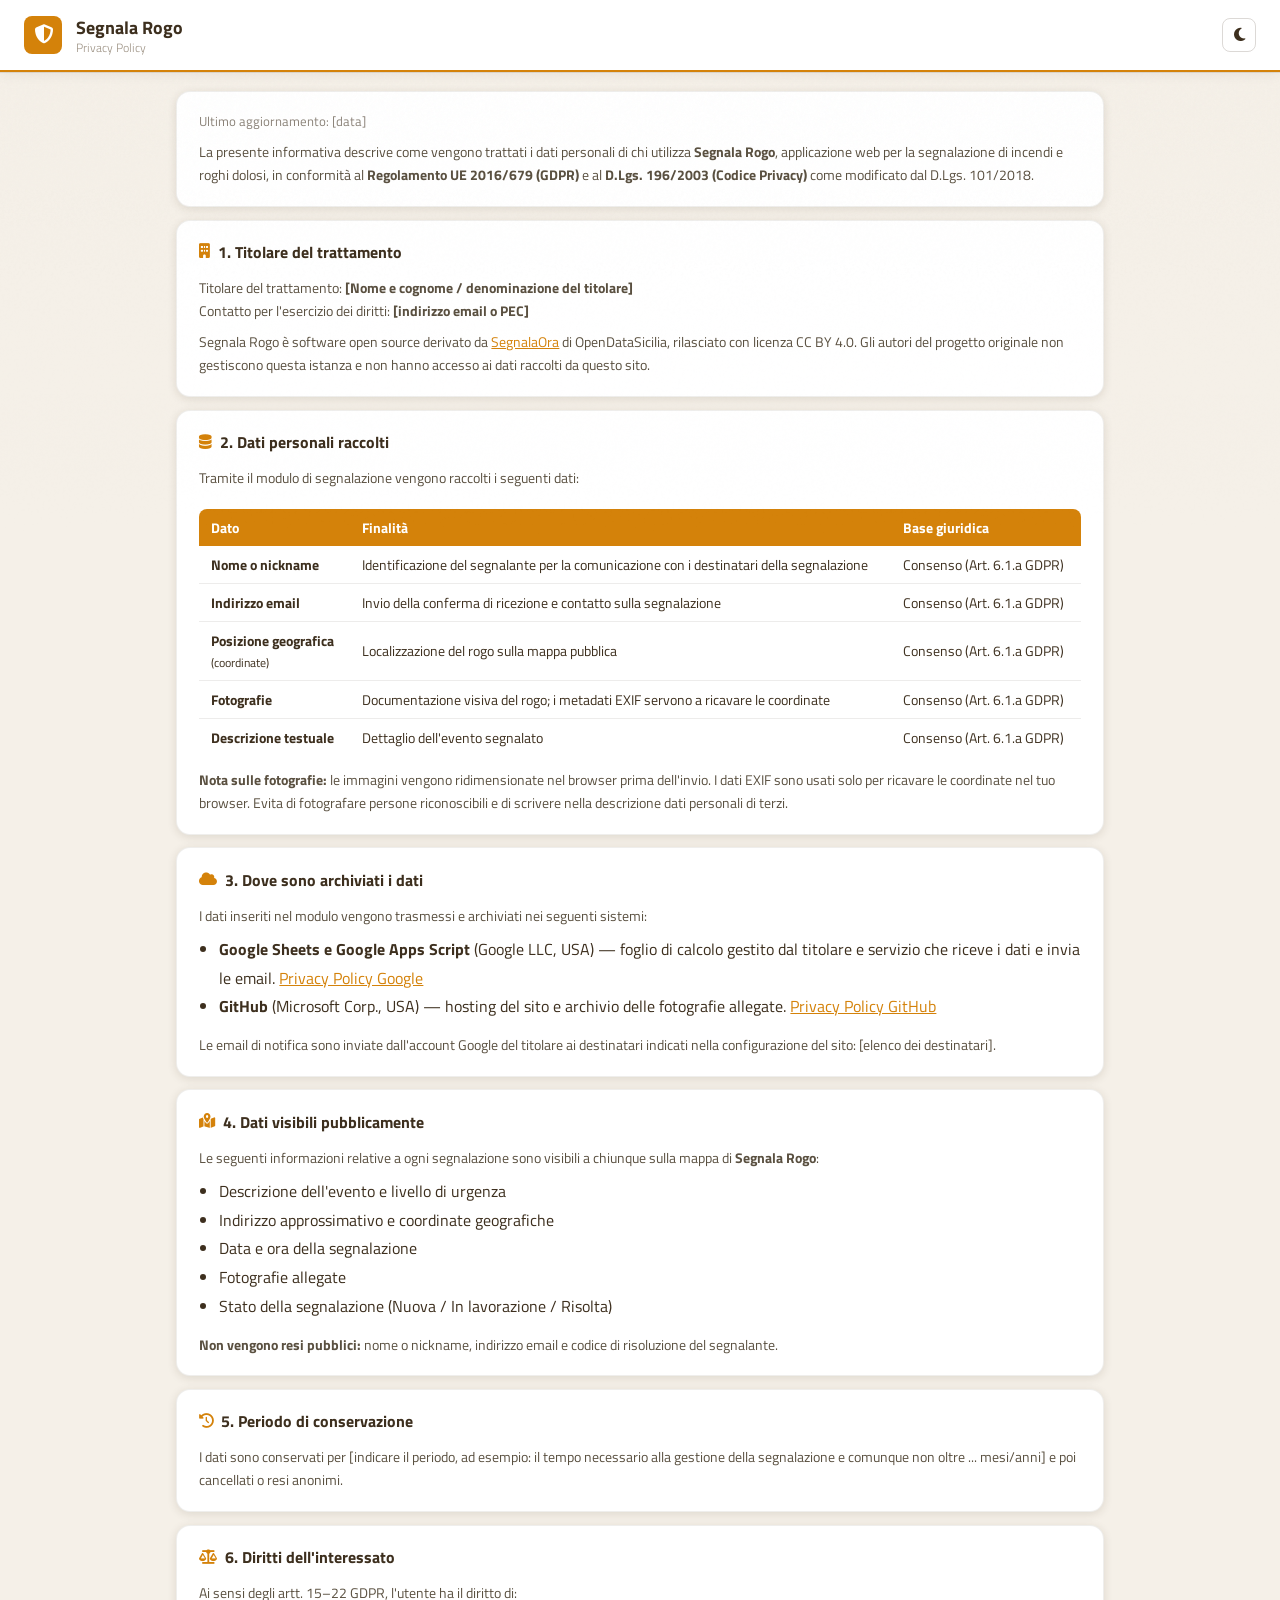
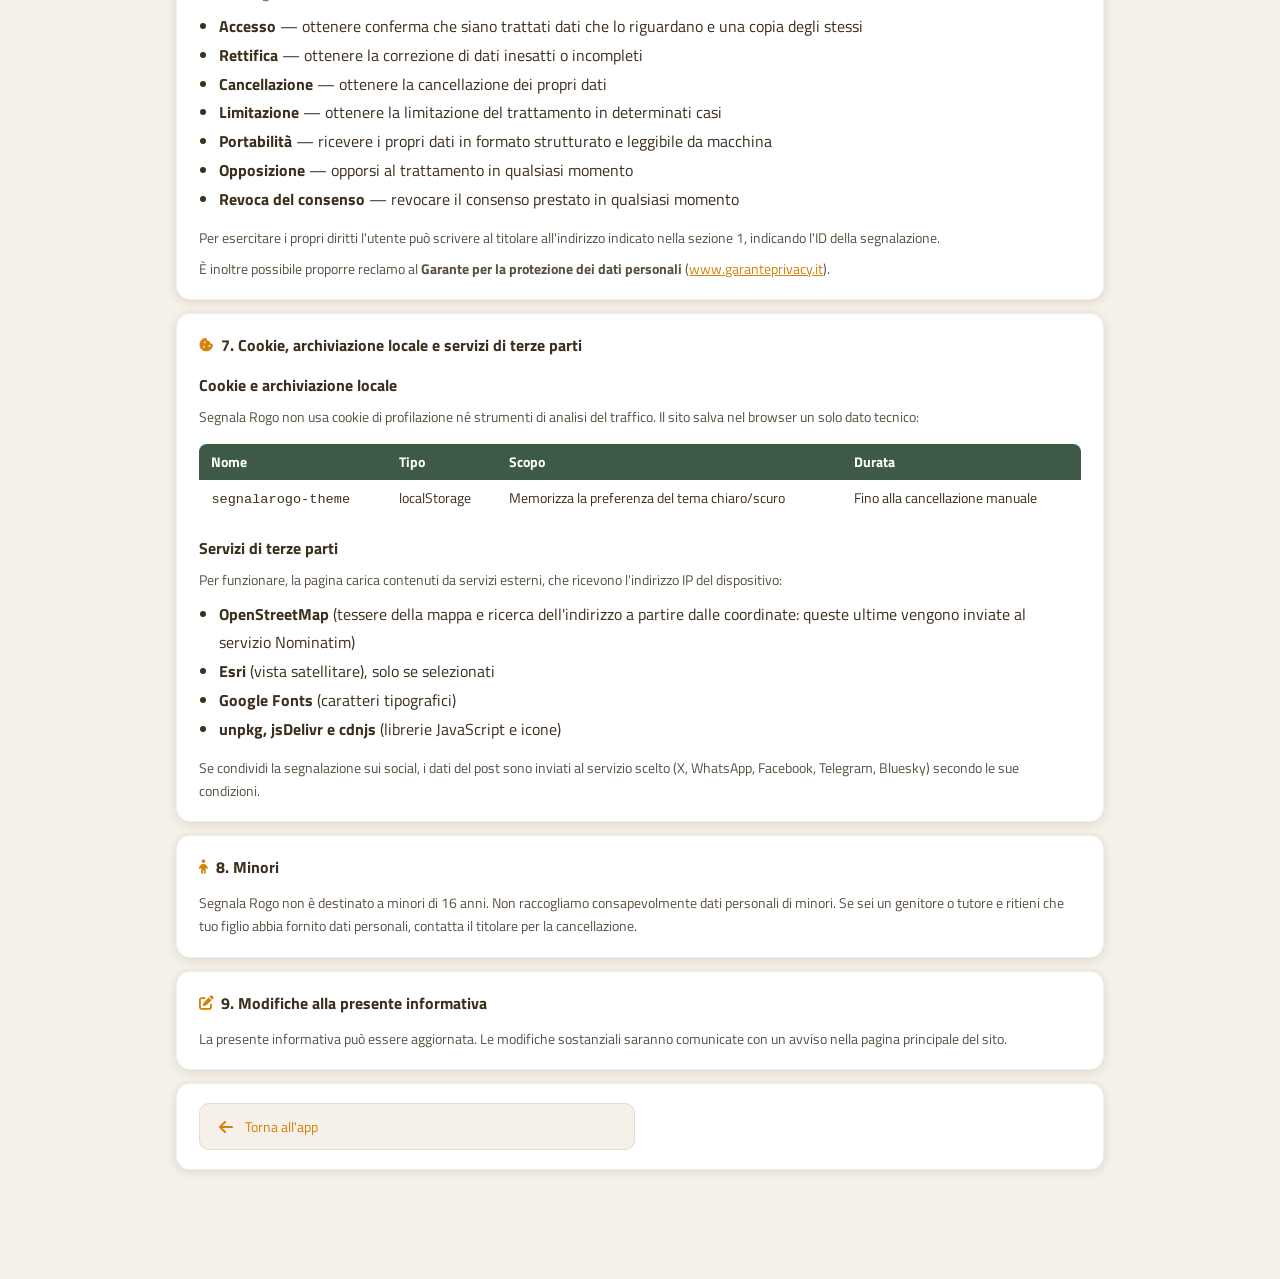
==== commit 616cf632: "Add files via upload" ====
--- a/privacy.html
+++ b/privacy.html
@@ -217,7 +217,7 @@
     </p>
     <ul style="margin:0.5rem 0 0 1.25rem;line-height:1.8">
       <li><strong>OpenStreetMap</strong> (tessere della mappa e ricerca dell'indirizzo a partire dalle coordinate: queste ultime vengono inviate al servizio Nominatim)</li>
-      <li><strong>CARTO</strong> (mappa in tema scuro) ed <strong>Esri</strong> (vista satellitare), solo se selezionati</li>
+      <li><strong>Esri</strong> (vista satellitare), solo se selezionati</li>
       <li><strong>Google Fonts</strong> (caratteri tipografici)</li>
       <li><strong>unpkg, jsDelivr e cdnjs</strong> (librerie JavaScript e icone)</li>
     </ul>
